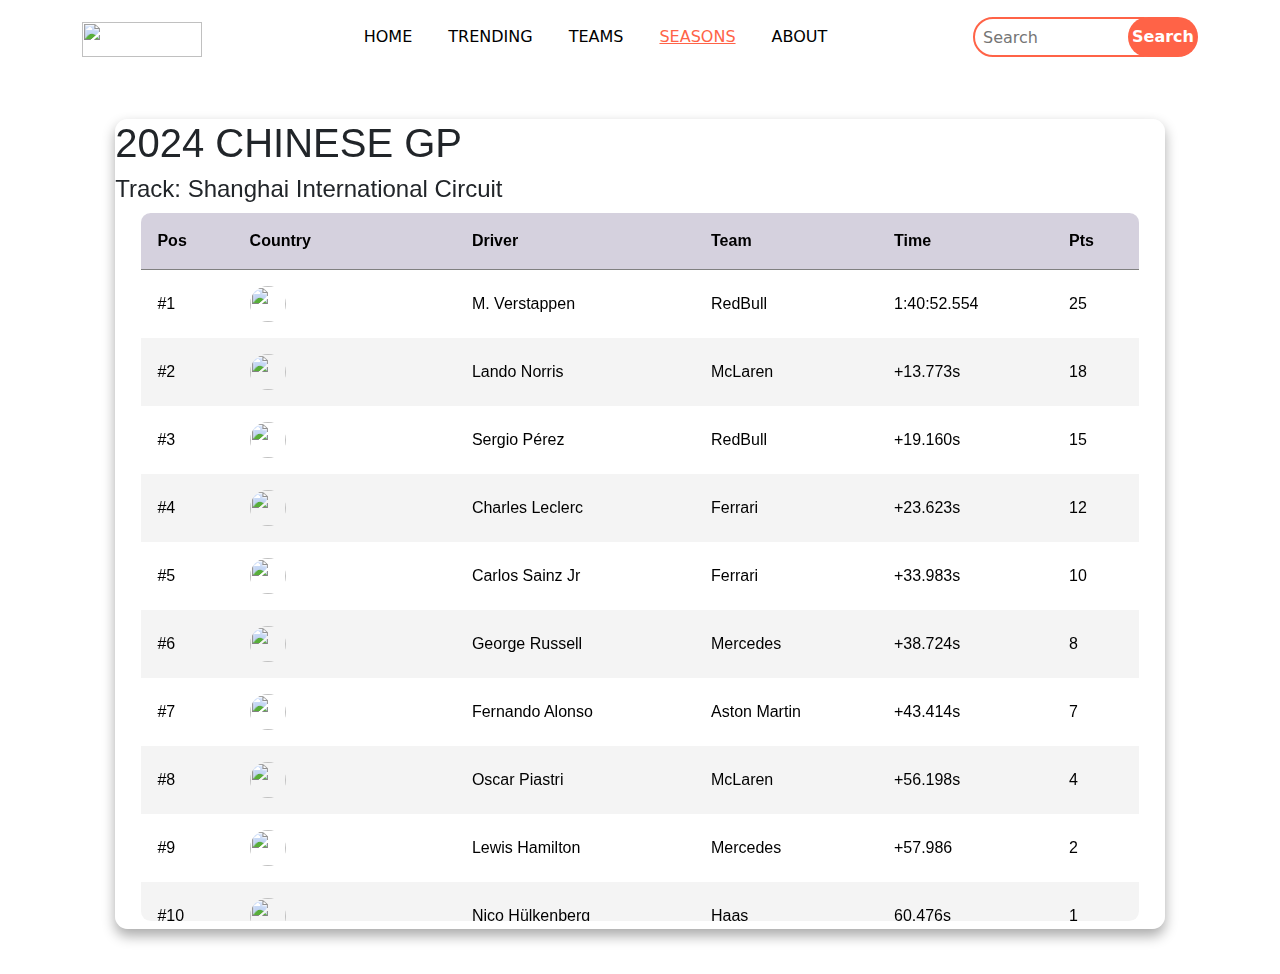
==== seasons.html @ cb265a97 "add new web" ====
<!doctype html>
<html lang="en">
  <head>
    <meta charset="utf-8">
    <meta name="viewport" content="width=device-width, initial-scale=1">
    <title>Bootstrap web</title>
    <link href="https://cdn.jsdelivr.net/npm/bootstrap@5.3.3/dist/css/bootstrap.min.css" rel="stylesheet" integrity="sha384-QWTKZyjpPEjISv5WaRU9OFeRpok6YctnYmDr5pNlyT2bRjXh0JMhjY6hW+ALEwIH" crossorigin="anonymous">
    <link rel="stylesheet" href="style.css">

  </head>
  <body>


    <nav class="navbar navbar-expand-lg ">
    <div class="container">
        <a class="navbar-brand" href="#"><img src="img/f1-logo-png-red-large.png" class="logo" width="120" height="35" alt=""></a>
        <button class="navbar-toggler" type="button" data-bs-toggle="collapse" data-bs-target="#navbarScroll" aria-controls="navbarScroll" aria-expanded="false" aria-label="Toggle navigation">
        <span class="navbar-toggler-icon"></span>
        </button>
        <div class="collapse navbar-collapse" id="navbarScroll">
        <ul class="navbar-nav m-auto my-2 my-lg-0">
            <li class="nav-item">
            <a class="nav-link" href="index.html">Home</a>
            </li>
            <li class="nav-item">
              <a class="nav-link" href="trending.html">TRENDING</a>
            </li>
            <li class="nav-item ">
              <a class="nav-link " href="teams.html">
                TEAMS
              </a>
            </li>
            <li class="nav-item">
              <a class="nav-link active" href="seasons.html"><u style="color: tomato;">seasons</u></a>
            </li>
            <li class="nav-item">
              <a class="nav-link" href="about.html">About</a>
            </li>
        </ul>
        <form class="d-flex" role="search">
            <input class="px-2 search" type="search" placeholder="Search" aria-label="Search">
            <button class="btn0" type="submit">Search</button>
        </form>
        </div>
    </div>
    </nav>

    <section class="table_1">
        <main class="table">
            <section class="table_header">
                <h1>2024 CHINESE GP</h1>
                <h4>Track: Shanghai International Circuit</h4>
            </section>
            <section class="table_body">
                <table>
                    <thead>
                        <tr>
                            <th>Pos</th>
                            <th>Country</th>
                            <th>Driver</th>
                            <th>Team</th>
                            <th>Time</th>
                            <th>Pts</th>
                        </tr>
                    </thead>
                    <tbody>
                        <tr>
                            <td>#1</td>
                            <td><img src="img/flags/bel.png" alt=""></td>
                            <td>M. Verstappen</td>
                            <td>RedBull</td>
                            <td>1:40:52.554</td>
                            <td>25</td>
                        </tr>
                        <tr>
                            <td>#2</td>
                            <td><img src="img/flags/brt.png" alt=""></td>
                            <td>Lando Norris</td>
                            <td>McLaren</td>
                            <td>+13.773s</td>
                            <td>18</td>
                        </tr>
                        <tr>
                            <td>#3</td>
                            <td><img src="img/flags/mexi.png" alt=""></td>
                            <td>Sergio Pérez</td>
                            <td>RedBull</td>
                            <td>+19.160s</td>
                            <td>15</td>
                        </tr>
                        <tr>
                            <td>#4</td>
                            <td><img src="img/flags/mona.png" alt=""></td>
                            <td>Charles Leclerc</td>
                            <td>Ferrari</td>
                            <td>+23.623s</td>
                            <td>12</td>
                        </tr>
                        <tr>
                            <td>#5</td>
                            <td><img src="img/flags/spain.png" alt=""></td>
                            <td>Carlos Sainz Jr</td>
                            <td>Ferrari</td>
                            <td>+33.983s</td>
                            <td>10</td>
                        </tr>
                        <tr>
                            <td>#6</td>
                            <td><img src="img/flags/brt.png" alt=""></td>
                            <td>George Russell</td>
                            <td>Mercedes</td>
                            <td>+38.724s</td>
                            <td>8</td>
                        </tr>
                        <tr>
                            <td>#7</td>
                            <td><img src="img/flags/spain.png" alt=""></td>
                            <td>Fernando Alonso</td>
                            <td>Aston Martin</td>
                            <td>+43.414s</td>
                            <td>7</td>
                        </tr>
                        <tr>
                            <td>#8</td>
                            <td><img src="img/flags/aus.png" alt=""></td>
                            <td>Oscar Piastri</td>
                            <td>McLaren</td>
                            <td>+56.198s</td>
                            <td>4</td>
                        </tr>
                        <tr>
                            <td>#9</td>
                            <td><img src="img/flags/brt.png" alt=""></td>
                            <td>Lewis Hamilton</td>
                            <td>Mercedes</td>
                            <td>+57.986</td>
                            <td>2</td>
                        </tr>
                        <tr>
                            <td>#10</td>
                            <td><img src="img/flags/ger.png" alt=""></td>
                            <td>Nico Hülkenberg</td>
                            <td>Haas</td>
                            <td>60.476s</td>
                            <td>1</td>
                        </tr>
                        <tr>
                            <td>#11</td>
                            <td><img src="img/flags/fran.png" alt=""></td>
                            <td>Esteban Ocon</td>
                            <td>Alpine</td>
                            <td>+62.812</td>
                            <td>0</td>
                        </tr>
                        <tr>
                            <td>#12</td>
                            <td><img src="img/flags/thai.png" alt=""></td>
                            <td>Alex Albon</td>
                            <td>Williams</td>
                            <td>65.506s</td>
                            <td>0</td>
                        </tr>
                        <tr>
                            <td>#13</td>
                            <td><img src="img/flags/fran.png" alt=""></td>
                            <td>Pierre Gasly</td>
                            <td>Alpine</td>
                            <td>+69.223s</td>
                            <td>0</td>
                        </tr>
                        <tr>
                            <td>#14</td>
                            <td><img src="img/flags/china.png" alt=""></td>
                            <td>Zhou Guanyu</td>
                            <td>Kick Sauber</td>
                            <td>+71.689s</td>
                            <td>0</td>
                        </tr>
                        <tr>
                            <td>#15</td>
                            <td><img src="img/flags/can.png" alt=""></td>
                            <td>Lance Stroll</td>
                            <td>Aston Martin</td>
                            <td>+82.786s</td>
                            <td>0</td>
                        </tr>
                        <tr>
                            <td>#16</td>
                            <td><img src="img/flags/den.png" alt=""></td>
                            <td>Kevin Magnussen</td>
                            <td>Haas</td>
                            <td>+87.533s</td>
                            <td>0</td>
                        </tr>
                        <tr>
                            <td>#17</td>
                            <td><img src="img/flags/us.png" alt=""></td>
                            <td>Logan Sargeant</td>
                            <td>Williams</td>
                            <td>+95.110s</td>
                            <td>0</td>
                        </tr>
                        <tr>
                            <td>#18</td>
                            <td><img src="img/flags/aus.png" alt=""></td>
                            <td>Daniel Ricciardo</td>
                            <td>RB</td>
                            <td>DNF</td>
                            <td>0</td>
                        </tr>
                        <tr>
                            <td>#19</td>
                            <td><img src="img/flags/jap.png" alt=""></td>
                            <td>Yuki Tsunoda</td>
                            <td>RB</td>
                            <td>DNF</td>
                            <td>0</td>
                        </tr>
                        <tr>
                            <td>#20</td>
                            <td><img src="img/flags/fin.png" alt=""></td>
                            <td>Valtteri Bottas</td>
                            <td>Kick Sauber</td>
                            <td>DNF</td>
                            <td>0</td>
                        </tr>

                    </tbody>
                </table>
            </section>
        </main>
    </section>
    


    
    <script src="https://cdn.jsdelivr.net/npm/bootstrap@5.3.3/dist/js/bootstrap.bundle.min.js" integrity="sha384-YvpcrYf0tY3lHB60NNkmXc5s9fDVZLESaAA55NDzOxhy9GkcIdslK1eN7N6jIeHz" crossorigin="anonymous"></script>

  </body>
</html>
---- style.css ----
*{
    padding: 0;
    margin: 0;
    box-sizing: border-box;

}

.navbar-brand{
    font-size: 2rem;
    color: black; 
}

.navbar-brand:hover{
    color: black;
}
.nav-link{
    margin-right: 10px;
    margin-left: 10px;
    color: black;
    text-transform: uppercase;
}
.nav-link:hover{
    color: black;
}
.search{
    height: 40px;
    width: 190px;
    border-radius: 50px;
    outline: none;
    margin-right: -35px;
    border: 2px solid tomato;
}
.btn0{
    height: 40px;
    width: 70px;
    outline: none;
    border: none;
    background: tomato;
    color: white;
    border-radius: 50px;
    font-weight: 700;

}

.main{
    background: url(./img/f124-bg.jpg);
    background-size: cover;
    height: 100vh;
    background-position: 80% 50%;
    width: 100%;

}

.main h3{
    padding-top: 70%;
    font-size: 2rem;
    font-weight: 400;
    color: white;
}

.table1{
    padding-left: 50px;
    padding-top: 30px;
    
}

.latest h1{
    padding-bottom: 10%;
    
}


.copyright {
    text-align: center;

}

/*--------------------------------seasons page --------------------------*/

.table {
    margin: 0;
    padding: 0;

    box-sizing: border-box;
    font-family: sans-serif;
}

.table_1{
    min-height: 100vh;
    background-image: url(img/2024.jpg);
    display: flex;
    justify-content: center;
    align-items: center;

}

main.table {
    width: 82vw;
    height: 90vh;
    background-color: #fff5;

    backdrop-filter: blur(7px);
    box-shadow: 0 .4rem .8rem #0005;
    border-radius: .8rem;

    overflow: hidden;
}

.table_header {
    width: 100%;
    height: 10%;
    background-color: #fff4;

}
.table_body {
    width: 95%;
    max-height: calc(89% - .8rem);
    background-color: #fffb;

    margin: .8rem auto;
    border-radius: .6rem;

    overflow: auto;

}

.table_body::-webkit-scrollbar{
    width:  0.5rem;
    height: 0.5rem;

}

.table_body::-webkit-scrollbar-thumb{
    border-radius: .5rem;
    background-color: #0004;
    visibility: hidden;

}
.table_body:hover::-webkit-scrollbar-thumb{
    visibility: visible;
}

table {
    width: 100%;

}

td img {
    width: 36px;
    height: 36px;
    margin-right: 5rem;
    border-radius: 50%;

    vertical-align: middle;
}


table, th, td {
    border-collapse: collapse;
    padding: 1rem;
}

thead th {
    position: sticky;
    top: 0;
    left: 0;
    background-color: #d5d1defe;
}

tbody tr:nth-child(even) {
    background-color: #0000000b;

}

tbody tr:hover {
    background-color: #fff6;
}
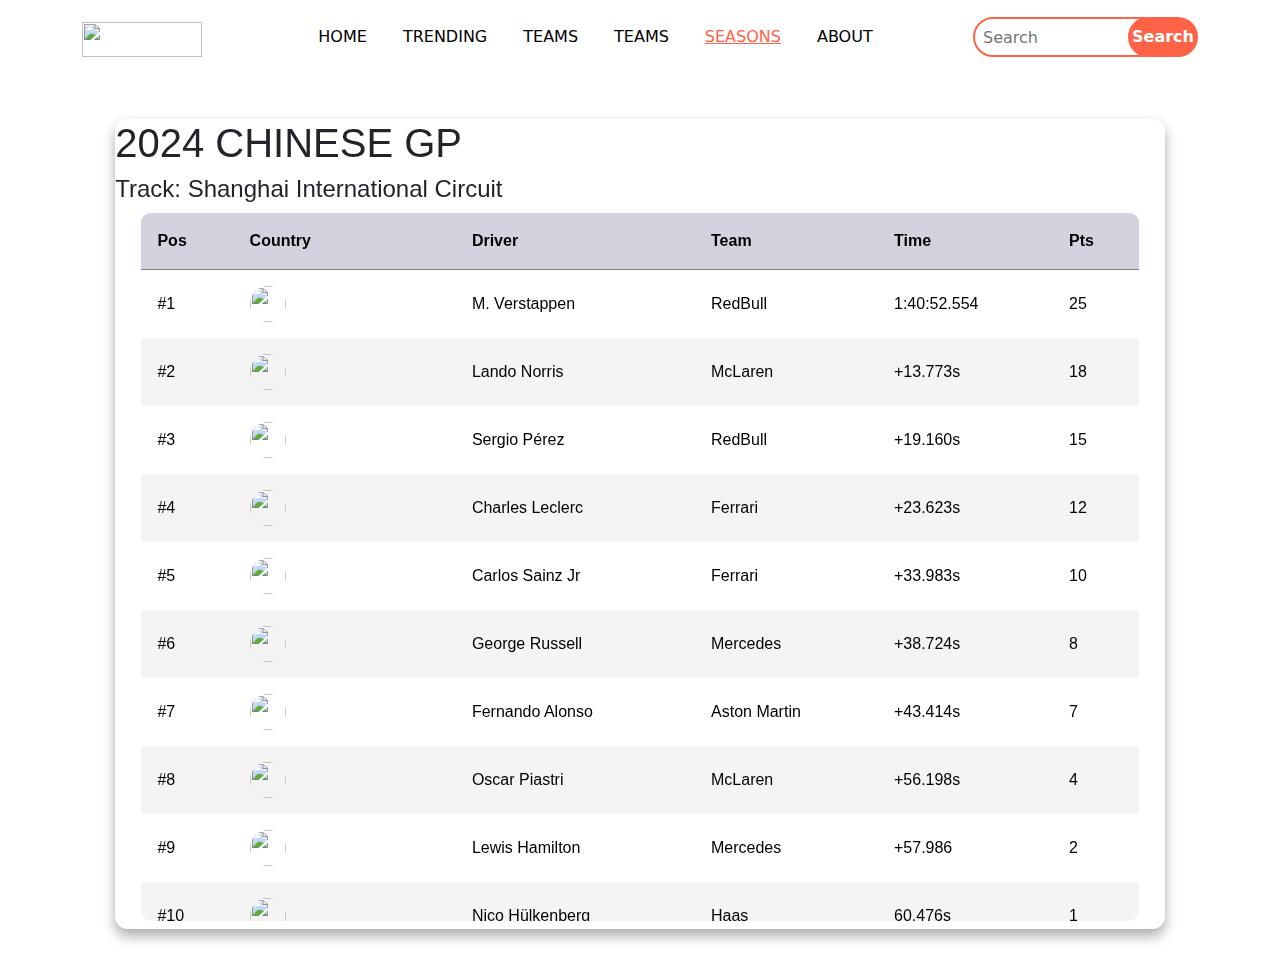
==== commit 5a15bf60: "Update" ====
--- a/seasons.html
+++ b/seasons.html
@@ -30,6 +30,11 @@
                 TEAMS
               </a>
             </li>
+            <li class="nav-item ">
+                <a class="nav-link " href="teams.html">
+                  TEAMS
+                </a>
+              </li>
             <li class="nav-item">
               <a class="nav-link active" href="seasons.html"><u style="color: tomato;">seasons</u></a>
             </li>
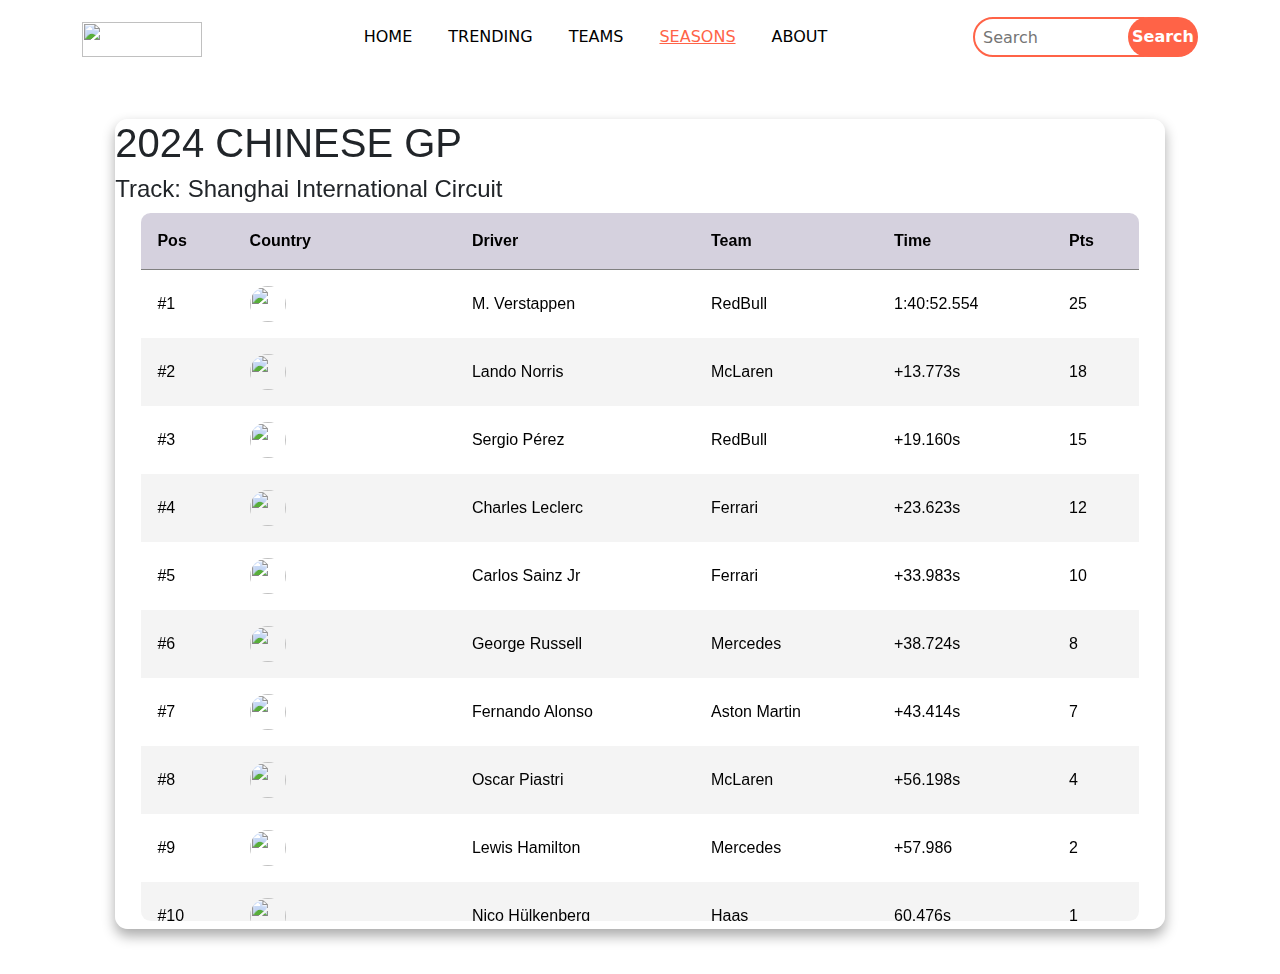
==== commit 7efa3b10: "Update" ====
--- a/seasons.html
+++ b/seasons.html
@@ -30,11 +30,6 @@
                 TEAMS
               </a>
             </li>
-            <li class="nav-item ">
-                <a class="nav-link " href="teams.html">
-                  TEAMS
-                </a>
-              </li>
             <li class="nav-item">
               <a class="nav-link active" href="seasons.html"><u style="color: tomato;">seasons</u></a>
             </li>
